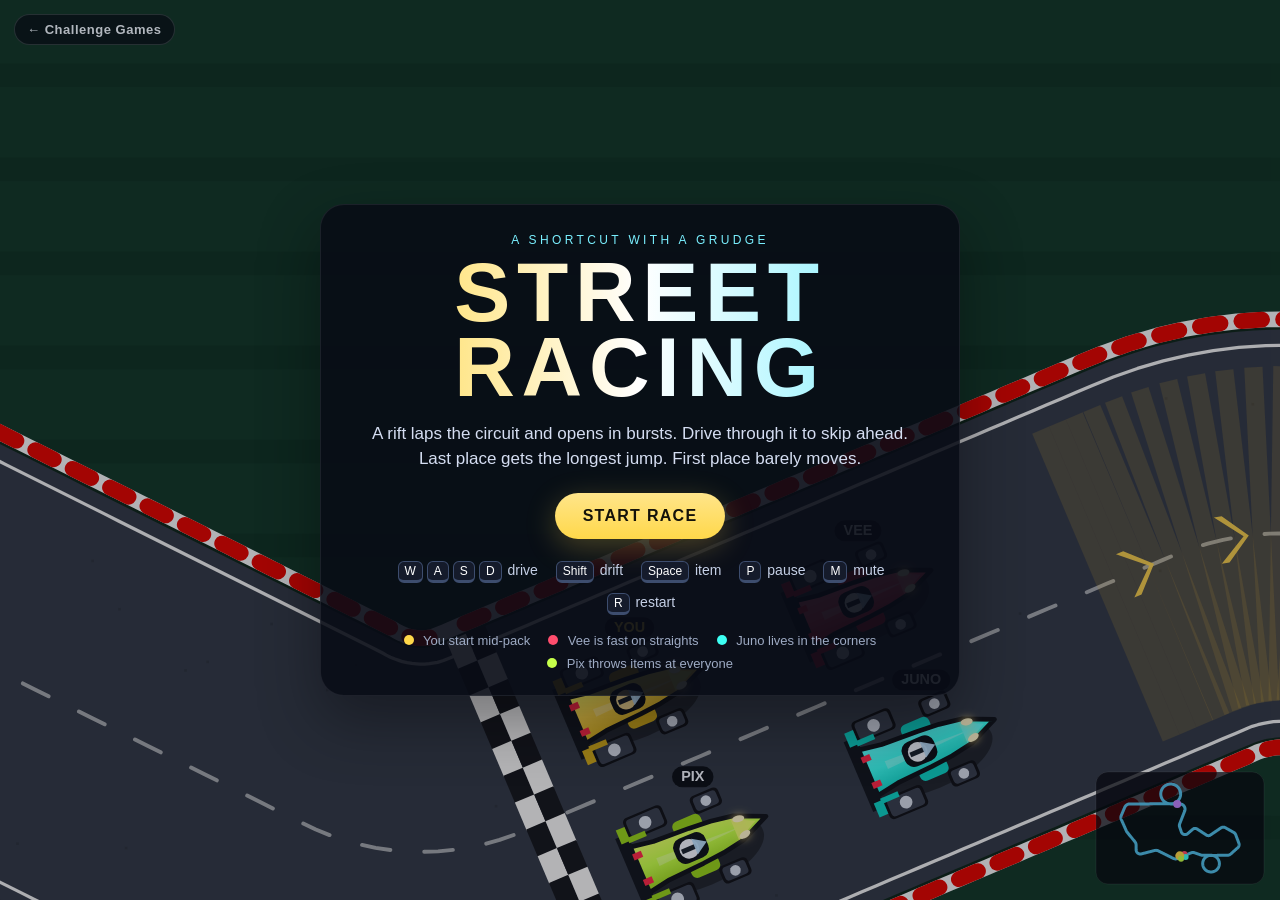
==== street-racing/index.html @ 486407c2 "Replace Night Sprint stand-in with Street Racing. Integrate Ryan's finished Rift Kart game from ~/ri" ====
<!DOCTYPE html>
<html lang="en">
<head>
  <meta charset="UTF-8">
  <meta name="viewport" content="width=device-width, initial-scale=1">
  <title>Street Racing — Challenge Games</title>
  <link rel="stylesheet" href="style.css?v=street1">
  <style>
    .hub-link {
      position: fixed;
      top: 14px;
      left: 14px;
      z-index: 40;
      pointer-events: auto;
      color: rgba(244, 247, 255, 0.72);
      text-decoration: none;
      font: 600 13px/1 "Avenir Next", "Segoe UI", sans-serif;
      letter-spacing: 0.04em;
      padding: 8px 12px;
      border-radius: 999px;
      background: rgba(8, 12, 22, 0.72);
      border: 1px solid rgba(255, 255, 255, 0.12);
    }
    .hub-link:hover { color: #ffd84a; border-color: rgba(255, 216, 74, 0.45); }
    h1 { font-size: clamp(40px, 8vw, 84px); }
  </style>
</head>
<body>
  <a class="hub-link" href="../index.html">← Challenge Games</a>
  <canvas id="game" tabindex="0" aria-label="Street Racing game"></canvas>
  <div id="ui">
    <section id="title" class="screen show">
      <div class="card">
        <p class="eyebrow">A shortcut with a grudge</p>
        <h1>STREET RACING</h1>
        <p class="twist">
          A rift laps the circuit and opens in bursts. Drive through it to skip ahead.
          Last place gets the longest jump. First place barely moves.
        </p>
        <button id="start" type="button">Start race</button>
        <div class="controls">
          <span><kbd>W</kbd><kbd>A</kbd><kbd>S</kbd><kbd>D</kbd> drive</span>
          <span><kbd>Shift</kbd> drift</span>
          <span><kbd>Space</kbd> item</span>
          <span><kbd>P</kbd> pause</span>
          <span><kbd>M</kbd> mute</span>
          <span><kbd>R</kbd> restart</span>
        </div>
        <ul class="roster">
          <li><i style="background:#ffd84a"></i> You start mid-pack</li>
          <li><i style="background:#ff4d6d"></i> Vee is fast on straights</li>
          <li><i style="background:#3dfff3"></i> Juno lives in the corners</li>
          <li><i style="background:#c6ff4a"></i> Pix throws items at everyone</li>
        </ul>
      </div>
    </section>

    <div id="hud">
      <div class="hud-top">
        <div class="stat-card">
          <div id="place">4th</div>
          <div id="lap">LAP 1/3</div>
          <div id="clock">0:00.00</div>
        </div>
        <div class="stat-side">
          <div id="speedBox"><b id="speed">0</b><span>KM/H</span></div>
          <ol id="board"></ol>
        </div>
      </div>
      <div id="riftStatus">RIFT OPEN</div>
      <div id="itemWrap">
        <div id="driftBar" hidden><div id="driftFill"></div></div>
        <div id="itemSlot">
          <b id="itemGlyph">?</b>
          <span id="itemName">EMPTY</span>
        </div>
        <small id="itemHint" hidden>SPACE TO USE</small>
      </div>
    </div>

    <div id="count" hidden>3</div>
    <div id="banner" hidden></div>
    <div id="wrong" hidden>WRONG WAY</div>

    <section id="pause" class="screen">
      <div class="card">
        <h2>Paused</h2>
        <p>The rift is holding its breath.</p>
        <button id="resume" type="button">Resume</button>
      </div>
    </section>

    <section id="results" class="screen">
      <div class="card">
        <p class="eyebrow">Checkered flag</p>
        <h2 id="resultTitle">YOU WIN</h2>
        <p id="resultSub"></p>
        <ol id="resultList"></ol>
        <button id="again" type="button">Race again</button>
      </div>
    </section>
  </div>
  <script src="game.js?v=street1"></script>
</body>
</html>
---- street-racing/style.css ----
:root {
  color-scheme: dark;
  --gold: #ffd84a;
  --cyan: #7af0ff;
  --pink: #ff4d8d;
  --ink: #070910;
  --panel: rgba(8, 10, 18, 0.78);
}

* { box-sizing: border-box; }

[hidden] { display: none !important; }

html, body {
  margin: 0;
  height: 100%;
  overflow: hidden;
  background: var(--ink);
  color: #f4f7ff;
  font-family: "Avenir Next", "Segoe UI", sans-serif;
}

canvas {
  display: block;
  width: 100vw;
  height: 100vh;
  outline: none;
}

#ui {
  position: fixed;
  inset: 0;
  pointer-events: none;
}

.screen {
  display: none;
  pointer-events: auto;
  position: absolute;
  inset: 0;
  place-items: center;
  align-content: center;
  text-align: center;
  padding: 24px 16px;
  background: rgba(5, 7, 12, 0.28);
}

.screen.show { display: grid; }

.card {
  width: min(640px, 94vw);
  padding: 28px 32px 24px;
  border-radius: 24px;
  background: rgba(8, 12, 22, 0.88);
  border: 1px solid rgba(255, 255, 255, 0.08);
  box-shadow: 0 24px 60px rgba(0, 0, 0, 0.35);
}

.eyebrow {
  margin: 0 0 8px;
  letter-spacing: 0.28em;
  text-transform: uppercase;
  font-size: 12px;
  color: var(--cyan);
}

h1, h2 {
  margin: 0;
  font-weight: 800;
  letter-spacing: 0.08em;
}

h1 {
  font-size: clamp(56px, 10vw, 112px);
  line-height: 0.9;
  background: linear-gradient(90deg, var(--gold), #fff, var(--cyan));
  -webkit-background-clip: text;
  background-clip: text;
  color: transparent;
}

h2 { font-size: clamp(36px, 6vw, 68px); }

.twist {
  max-width: 560px;
  margin: 16px auto 22px;
  color: #d5def2;
  font-size: 17px;
  line-height: 1.45;
}

button {
  pointer-events: auto;
  border: 0;
  border-radius: 999px;
  padding: 14px 28px;
  font: inherit;
  font-weight: 700;
  letter-spacing: 0.08em;
  text-transform: uppercase;
  color: #14120a;
  background: linear-gradient(180deg, #ffe58a, var(--gold));
  cursor: pointer;
  box-shadow: 0 8px 30px rgba(255, 216, 74, 0.25);
}

button:hover { filter: brightness(1.05); }
button:focus-visible { outline: 2px solid var(--cyan); outline-offset: 3px; }

.controls {
  display: flex;
  flex-wrap: wrap;
  justify-content: center;
  gap: 10px 16px;
  margin: 22px auto 0;
  color: #c5d0e6;
  font-size: 14px;
}

kbd {
  display: inline-block;
  min-width: 1.4em;
  margin: 0 2px;
  padding: 2px 6px;
  border: 1px solid #3d4d6e;
  border-bottom-width: 3px;
  border-radius: 6px;
  background: #151b2b;
  color: white;
  font-family: inherit;
  font-size: 12px;
}

.roster {
  display: flex;
  flex-wrap: wrap;
  justify-content: center;
  gap: 8px 18px;
  margin: 18px 0 0;
  padding: 0;
  list-style: none;
  color: #9eabc4;
  font-size: 13px;
}

.roster i {
  display: inline-block;
  width: 10px;
  height: 10px;
  margin-right: 6px;
  border-radius: 50%;
}

#hud {
  display: none;
  position: absolute;
  inset: 0;
}

#hud.show { display: block; }

.hud-top {
  display: flex;
  justify-content: space-between;
  align-items: flex-start;
  padding: 16px 16px 0;
}

.stat-card, #speedBox, #board, #itemSlot, #riftStatus {
  background: var(--panel);
  border: 1px solid rgba(255, 255, 255, 0.08);
}

.stat-card {
  min-width: 132px;
  padding: 10px 14px 12px;
  border-radius: 16px;
  text-align: left;
}

.stat-side {
  display: flex;
  flex-direction: column;
  align-items: flex-end;
  gap: 8px;
}

#place {
  font-size: 40px;
  font-weight: 800;
  line-height: 0.9;
  letter-spacing: -0.03em;
}

#lap, #clock, #speedBox span, #itemWrap small, #riftStatus {
  color: #d5def2;
  letter-spacing: 0.12em;
  font-size: 12px;
}

#lap { margin-top: 6px; }

#clock { margin-top: 2px; font-variant-numeric: tabular-nums; }

#speedBox {
  text-align: right;
  padding: 8px 14px 10px;
  border-radius: 16px;
  min-width: 92px;
}

#speedBox b {
  display: block;
  font-size: 28px;
  font-variant-numeric: tabular-nums;
  line-height: 1;
}

#board {
  margin: 0;
  padding: 8px 12px;
  list-style: none;
  min-width: 132px;
  border-radius: 14px;
}

#board li {
  display: flex;
  gap: 8px;
  align-items: center;
  padding: 3px 0;
  font-size: 14px;
  color: #d5def2;
}

#board li.me { color: var(--gold); font-weight: 700; }

#board b {
  width: 1.2em;
  color: #8ea0c0;
  font-variant-numeric: tabular-nums;
}

#riftStatus {
  position: absolute;
  left: 16px;
  bottom: 16px;
  padding: 8px 12px;
  border-radius: 999px;
  background: rgba(88, 48, 150, 0.72);
  border-color: rgba(192, 132, 252, 0.4);
}

#riftStatus.closed {
  background: rgba(20, 24, 36, 0.72);
  border-color: rgba(255, 255, 255, 0.08);
  color: #9eabc4;
}

#itemWrap {
  position: absolute;
  left: 50%;
  bottom: 16px;
  transform: translateX(-50%);
  text-align: center;
}

#itemSlot {
  width: 76px;
  height: 76px;
  margin: 0 auto 6px;
  display: grid;
  place-items: center;
  align-content: center;
  border-radius: 16px;
  border: 2px solid #31405f;
}

#itemGlyph {
  font-size: 28px;
  line-height: 1;
}

#itemName {
  font-size: 11px;
  letter-spacing: 0.12em;
  color: #d5def2;
}

#driftBar {
  width: 120px;
  height: 8px;
  margin: 0 auto 8px;
  border-radius: 99px;
  background: rgba(255, 255, 255, 0.12);
  overflow: hidden;
}

#driftFill {
  height: 100%;
  width: 0%;
  background: #fff;
}

#count {
  position: absolute;
  top: 22%;
  left: 0;
  right: 0;
  text-align: center;
  font-size: 96px;
  font-weight: 800;
  letter-spacing: -0.04em;
  text-shadow: 0 10px 40px rgba(0, 0, 0, 0.55);
  pointer-events: none;
}

#banner {
  position: absolute;
  top: 118px;
  left: 16px;
  padding: 8px 14px;
  border-radius: 999px;
  background: rgba(8, 10, 18, 0.82);
  border: 1px solid rgba(122, 240, 255, 0.35);
  letter-spacing: 0.16em;
  font-size: 13px;
  font-weight: 800;
}

#wrong {
  position: absolute;
  top: 42%;
  left: 50%;
  transform: translateX(-50%);
  color: #ff5a6a;
  font-size: 42px;
  font-weight: 800;
  letter-spacing: 0.12em;
  animation: pulse 0.4s infinite alternate;
}

@keyframes pulse { to { opacity: 0.45; } }

#resultList {
  list-style: none;
  margin: 18px auto;
  padding: 0;
  width: min(420px, 92vw);
  text-align: left;
}

#resultList li {
  display: flex;
  justify-content: space-between;
  gap: 12px;
  padding: 10px 12px;
  margin: 6px 0;
  border-radius: 12px;
  background: rgba(8, 10, 18, 0.72);
}

#resultList li.me {
  outline: 2px solid var(--gold);
}

#pause p, #results p { color: #d5def2; }
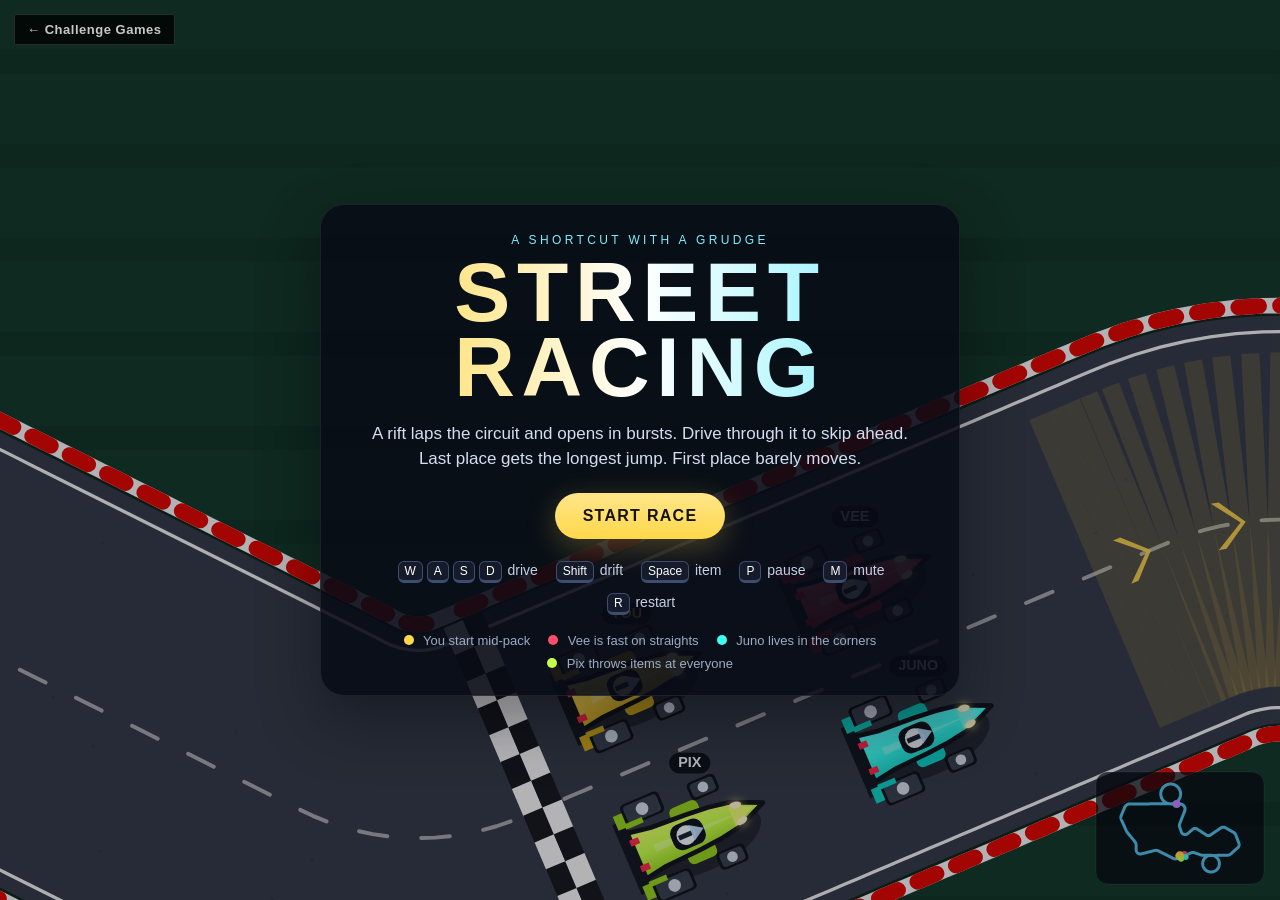
==== commit e6700d30: "Restyle Challenge Games hub to black/white/grey. Drop amber/mint gradients and candy accents for a m" ====
--- a/street-racing/index.html
+++ b/street-racing/index.html
@@ -12,16 +12,16 @@
       left: 14px;
       z-index: 40;
       pointer-events: auto;
-      color: rgba(244, 247, 255, 0.72);
+      color: rgba(255, 255, 255, 0.78);
       text-decoration: none;
       font: 600 13px/1 "Avenir Next", "Segoe UI", sans-serif;
       letter-spacing: 0.04em;
       padding: 8px 12px;
-      border-radius: 999px;
-      background: rgba(8, 12, 22, 0.72);
-      border: 1px solid rgba(255, 255, 255, 0.12);
+      border-radius: 2px;
+      background: rgba(0, 0, 0, 0.78);
+      border: 1px solid #2a2a2a;
     }
-    .hub-link:hover { color: #ffd84a; border-color: rgba(255, 216, 74, 0.45); }
+    .hub-link:hover { color: #ffffff; border-color: #6b6b6b; }
     h1 { font-size: clamp(40px, 8vw, 84px); }
   </style>
 </head>
